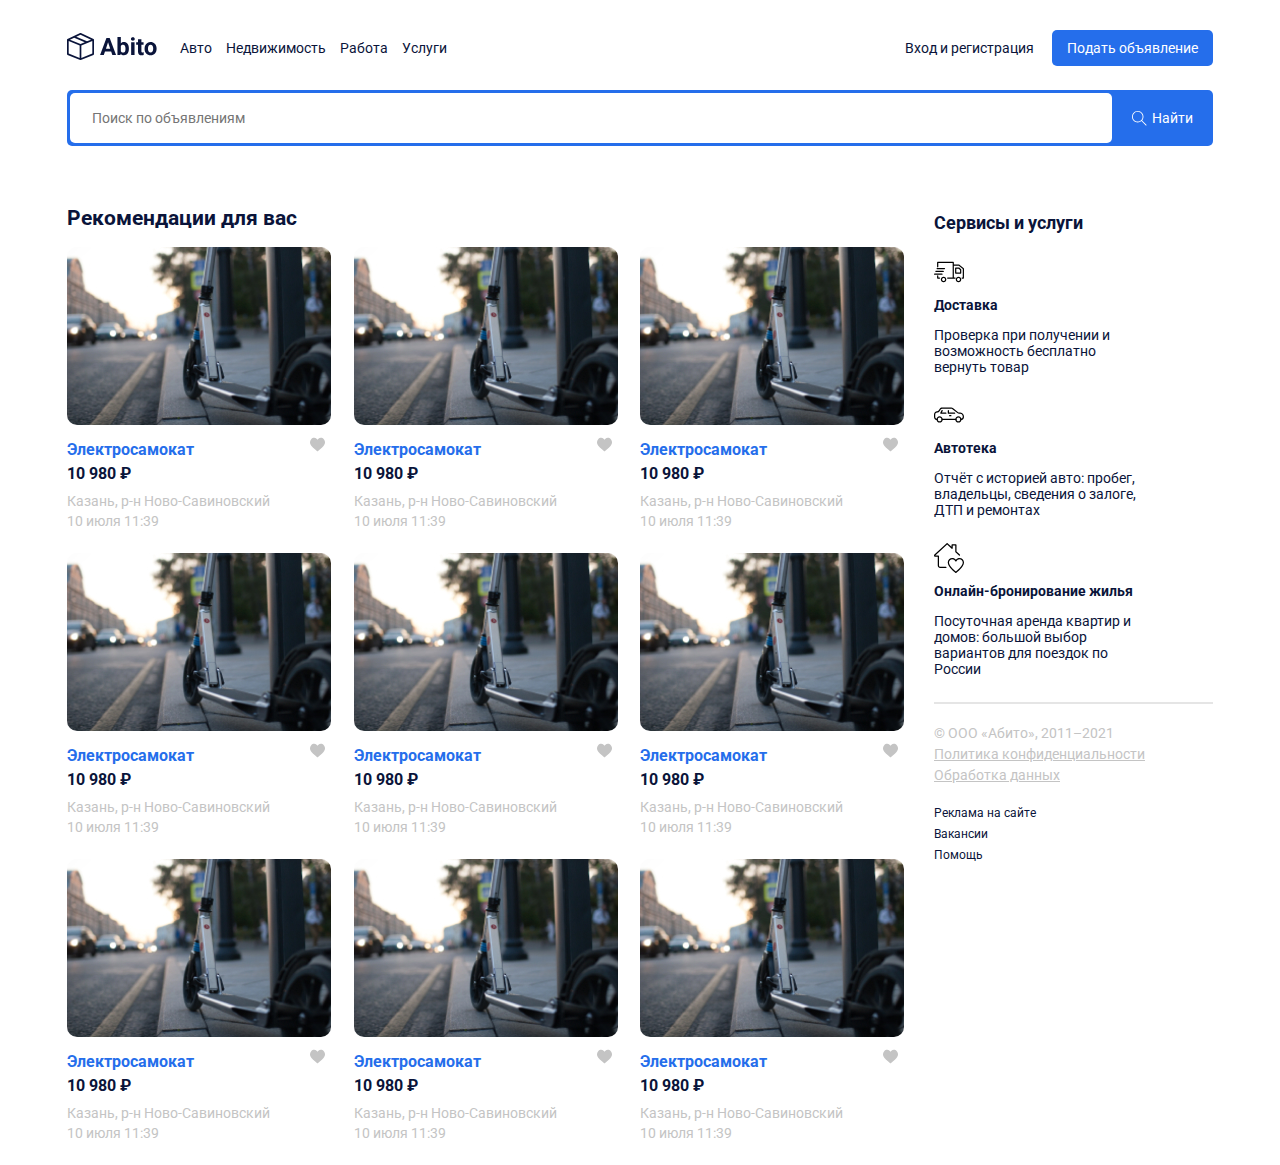
==== single.html @ dee18464 "stage commit" ====
<!DOCTYPE html>
<html lang="en">
  <head>
    <meta charset="UTF-8" />
    <meta http-equiv="X-UA-Compatible" content="IE=edge" />
    <meta name="viewport" content="width=device-width, initial-scale=1.0" />
    <title>Abito - доска объявлений</title>
    <link rel="stylesheet" href="css/normalize.css" />
    <link rel="stylesheet" href="css/styles.css" />
  </head>
  <body>
    <header class="header container">
      <div class="navbar">
        <a href="/index.html" class="logo">
          <img src="img/logo.svg" alt="logo: Abito" class="logo-image"
        /></a>
        <nav class="navbar-menu">
          <ul class="menu">
            <li class="menu-item">
              <a href="#" class="menu-link">Авто</a>
            </li>

            <li class="menu-item">
              <a href="#" class="menu-link">Недвижимость</a>
            </li>

            <li class="menu-item">
              <a href="#" class="menu-link">Работа</a>
            </li>

            <li class="menu-item">
              <a href="#" class="menu-link">Услуги</a>
            </li>
          </ul>
        </nav>
        <div class="button-group">
          <a href="#" class="button button-link">Вход и регистрация</a>
          <a href="#" class="button button-primary">Подать объявление</a>
        </div>
      </div>
      <div class="search-panel">
        <input
          type="search"
          class="search-input"
          placeholder="Поиск по объявлениям"
        />
        <button class="search-button">
          <svg
            class="search-icon"
            width="15"
            height="15"
            viewBox="0 0 15 15"
            fill="none"
            xmlns="http://www.w3.org/2000/svg"
          >
            <path
              d="M14.6506 14.0012L10.0862 9.43675C10.9465 8.43352 11.4706 7.13293 11.4706 5.71058C11.4706 2.54822 8.89765 -0.0247192 5.7353 -0.0247192C4.20353 -0.0247192 2.76265 0.571751 1.67824 1.6544C0.595589 2.73793 -0.000881376 4.17881 9.77541e-07 5.71058C9.77541e-07 8.87293 2.57294 11.4459 5.7353 11.4459C7.15765 11.4459 8.45912 10.9218 9.46235 10.0615L14.0268 14.6259L14.6506 14.0012ZM5.7353 10.5635C3.06 10.5635 0.882354 8.38675 0.882354 5.71058C0.881472 4.41352 1.38618 3.19499 2.30294 2.2791C3.21882 1.36234 4.43824 0.857634 5.7353 0.857634C8.41059 0.857634 10.5882 3.0344 10.5882 5.71058C10.5882 8.38587 8.41059 10.5635 5.7353 10.5635Z"
              fill="white"
            />
          </svg>
          <span class="search-button-text"> Найти</span>
        </button>
      </div>
    </header>
    <div class="page-content container">
      <main class="main">
        <h2 class="page-title">Рекомендации для вас</h2>
        <div class="cards">
          <div class="card">
            <a href="#" class="card-link">
              <img src="img/card-image.jpg" alt="photo" class="card-image"
            /></a>
            <div class="card-header">
              <a href="#" class="card-link">
                <h3 class="card-title">Электросамокат</h3></a
              >
              <button class="like">
                <img src="img/like.svg" alt="like" />
              </button>
            </div>
            <strong class="card-price">10 980 ₽</strong>
            <p class="card-text">Казань, р-н Ново-Савиновский</p>
            <p class="card-text">10 июля 11:39</p>
          </div>
          <div class="card">
            <a href="#" class="card-link">
              <img src="img/card-image.jpg" alt="photo" class="card-image"
            /></a>
            <div class="card-header">
              <a href="#" class="card-link">
                <h3 class="card-title">Электросамокат</h3></a
              >
              <button class="like">
                <img src="img/like.svg" alt="like" />
              </button>
            </div>
            <strong class="card-price">10 980 ₽</strong>
            <p class="card-text">Казань, р-н Ново-Савиновский</p>
            <p class="card-text">10 июля 11:39</p>
          </div>
          <div class="card">
            <a href="#" class="card-link">
              <img src="img/card-image.jpg" alt="photo" class="card-image"
            /></a>
            <div class="card-header">
              <a href="#" class="card-link">
                <h3 class="card-title">Электросамокат</h3></a
              >
              <button class="like">
                <img src="img/like.svg" alt="like" />
              </button>
            </div>
            <strong class="card-price">10 980 ₽</strong>
            <p class="card-text">Казань, р-н Ново-Савиновский</p>
            <p class="card-text">10 июля 11:39</p>
          </div>
          <div class="card">
            <a href="#" class="card-link">
              <img src="img/card-image.jpg" alt="photo" class="card-image"
            /></a>
            <div class="card-header">
              <a href="#" class="card-link">
                <h3 class="card-title">Электросамокат</h3></a
              >
              <button class="like">
                <img src="img/like.svg" alt="like" />
              </button>
            </div>
            <strong class="card-price">10 980 ₽</strong>
            <p class="card-text">Казань, р-н Ново-Савиновский</p>
            <p class="card-text">10 июля 11:39</p>
          </div>
          <div class="card">
            <a href="#" class="card-link">
              <img src="img/card-image.jpg" alt="photo" class="card-image"
            /></a>
            <div class="card-header">
              <a href="#" class="card-link">
                <h3 class="card-title">Электросамокат</h3></a
              >
              <button class="like">
                <img src="img/like.svg" alt="like" />
              </button>
            </div>
            <strong class="card-price">10 980 ₽</strong>
            <p class="card-text">Казань, р-н Ново-Савиновский</p>
            <p class="card-text">10 июля 11:39</p>
          </div>
          <div class="card">
            <a href="#" class="card-link">
              <img src="img/card-image.jpg" alt="photo" class="card-image"
            /></a>
            <div class="card-header">
              <a href="#" class="card-link">
                <h3 class="card-title">Электросамокат</h3></a
              >
              <button class="like">
                <img src="img/like.svg" alt="like" />
              </button>
            </div>
            <strong class="card-price">10 980 ₽</strong>
            <p class="card-text">Казань, р-н Ново-Савиновский</p>
            <p class="card-text">10 июля 11:39</p>
          </div>
          <div class="card">
            <a href="#" class="card-link">
              <img src="img/card-image.jpg" alt="photo" class="card-image"
            /></a>
            <div class="card-header">
              <a href="#" class="card-link">
                <h3 class="card-title">Электросамокат</h3></a
              >
              <button class="like">
                <img src="img/like.svg" alt="like" />
              </button>
            </div>
            <strong class="card-price">10 980 ₽</strong>
            <p class="card-text">Казань, р-н Ново-Савиновский</p>
            <p class="card-text">10 июля 11:39</p>
          </div>
          <div class="card">
            <a href="#" class="card-link">
              <img src="img/card-image.jpg" alt="photo" class="card-image"
            /></a>
            <div class="card-header">
              <a href="#" class="card-link">
                <h3 class="card-title">Электросамокат</h3></a
              >
              <button class="like">
                <img src="img/like.svg" alt="like" />
              </button>
            </div>
            <strong class="card-price">10 980 ₽</strong>
            <p class="card-text">Казань, р-н Ново-Савиновский</p>
            <p class="card-text">10 июля 11:39</p>
          </div>
          <div class="card">
            <a href="#" class="card-link">
              <img src="img/card-image.jpg" alt="photo" class="card-image"
            /></a>
            <div class="card-header">
              <a href="#" class="card-link">
                <h3 class="card-title">Электросамокат</h3></a
              >
              <button class="like">
                <img src="img/like.svg" alt="like" />
              </button>
            </div>
            <strong class="card-price">10 980 ₽</strong>
            <p class="card-text">Казань, р-н Ново-Савиновский</p>
            <p class="card-text">10 июля 11:39</p>
          </div>
        </div>
      </main>
      <aside class="sidebar">
        <h4 class="page-title">Сервисы и услуги</h4>
        <div class="service">
          <img
            src="img/delivery.svg"
            alt="icon: delivery"
            class="service-image"
          />
          <h5 class="service-title">Доставка</h5>
          <p class="service-text">
            Проверка при получении и возможность бесплатно вернуть товар
          </p>
        </div>
        <div class="service">
          <img src="img/car.svg" alt="icon: delivery" class="service-image" />
          <h5 class="service-title">Автотека</h5>
          <p class="service-text">
            Отчёт с историей авто: пробег, владельцы, сведения о залоге, ДТП и
            ремонтах
          </p>
        </div>
        <div class="service">
          <img src="img/house.svg" alt="icon: delivery" class="service-image" />
          <h5 class="service-title">Онлайн-бронирование жилья</h5>
          <p class="service-text">
            Посуточная аренда квартир и домов: большой выбор вариантов для
            поездок по России
          </p>
        </div>
        <hr color="#E5E5E5" />
        <footer class="footer">
          <p class="footer-text">© ООО «Абито», 2011–2021</p>
          <ul class="footer-menu">
            <li class="footer-menu-item">
              <a href="#" class="footer-text">Политика конфиденциальности</a>
            </li>
            <li class="footer-menu-item">
              <a href="#" class="footer-text">Обработка данных</a>
            </li>
          </ul>
          <ul class="footer-menu">
            <li class="footer-menu-item">
              <a href="#" class="footer-link">Реклама на сайте</a>
            </li>
            <li class="footer-menu-item">
              <a href="#" class="footer-link">Вакансии</a>
            </li>
            <li class="footer-menu-item">
              <a href="#" class="footer-link">Помощь</a>
            </li>
          </ul>
        </footer>
      </aside>
    </div>
  </body>
</html>
---- css/styles.css ----
@import url("https://fonts.googleapis.com/css2?family=Roboto:wght@400;700&display=swap");

body {
  font-family: "Roboto", sans-serif;
  font-size: 14px;
  color: #0a143a;
}

.container {
  max-width: 1146px;
  margin: auto;
}

.header {
  padding-top: 30px;
  padding-bottom: 30px;
  margin-bottom: 12px;
}

.navbar {
  display: flex;
  align-items: center;
  justify-content: space-between;
  margin-bottom: 24px;
}

.navbar-menu {
  margin-right: auto;
}

.menu {
  list-style-type: none;
  margin: 0;
  padding-left: 22px;
  padding-right: 22px;
  display: flex;
}

.menu-item:not(:last-child) {
  margin-right: 14px;
}

.menu-link {
  text-decoration: none;
  color: inherit;
}

.button {
  display: inline-block;
  text-decoration: none;
  padding: 10px 15px;
  cursor: pointer;
}

.button-link {
  color: inherit;
}

.button-primary {
  border-radius: 5px;
  background-color: #256eeb;
  color: white;
}

.search-panel {
  height: 50px;
  background-color: #256eeb;
  border-radius: 5px;
  padding: 3px;
  display: flex;
}

.search-input {
  flex-grow: 1;
  background-color: white;
  border: none;
  border-radius: 5px;
  padding-left: 22px;
  padding-right: 22px;
}

.search-button {
  background-color: #256eeb;
  color: white;
  border: none;
  padding-left: 20px;
  padding-right: 17px;
  display: flex;
  align-items: center;
}

.search-button-text {
  margin-left: 5px;
}

.page-content {
  display: grid;
  grid-template-columns: 9fr 3fr;
  gap: 30px;
}

.card-image {
  border-radius: 10px;
  width: 264px;
  height: 178px;
  object-fit: cover;
}

.cards {
  display: flex;
  flex-wrap: wrap;
  justify-content: space-between;
}

.card {
  margin-bottom: 20px;
}

.card-title {
  font-size: 16px;
  line-height: 19px;
  color: #256eeb;
  margin-top: 12px;
  margin-bottom: 5px;
}

.card-header {
  display: flex;
  justify-content: space-between;
  align-items: center;
}

.like {
  background-color: white;
  border: none;
  cursor: pointer;
  margin-left: 15px;
}

.card-link {
  text-decoration: none;
}

.card-price {
  font-size: 16px;
  line-height: 19px;
  margin-bottom: 10px;
  display: block;
}

.card-text {
  font-size: 14px;
  line-height: 16px;
  color: #c4c4c4;
  margin-bottom: 4px;
  margin-top: 0;
}

.sidebar .page-title {
  font-size: 18px;
  line-height: 21px;
}

.service {
  margin-bottom: 25px;
}

.service-title {
  font-weight: bold;
  font-size: 14px;
  line-height: 16px;
  margin-top: 7px;
  margin-bottom: 5px;
}

.service-text {
  font-size: 14px;
  line-height: 16px;
  max-width: 217px;
}

.footer-text {
  display: inline-block;
  font-size: 14px;
  line-height: 16px;
  color: #c4c4c4;
  margin-bottom: 5px;
}

.footer-menu {
  margin: 0;
  padding: 0;
  list-style-type: none;
  margin-bottom: 16px;
}

.footer-link {
  display: inline-block;
  font-size: 12px;
  line-height: 14px;
  color: inherit;
  text-decoration: none;
  margin-bottom: 5px;
}
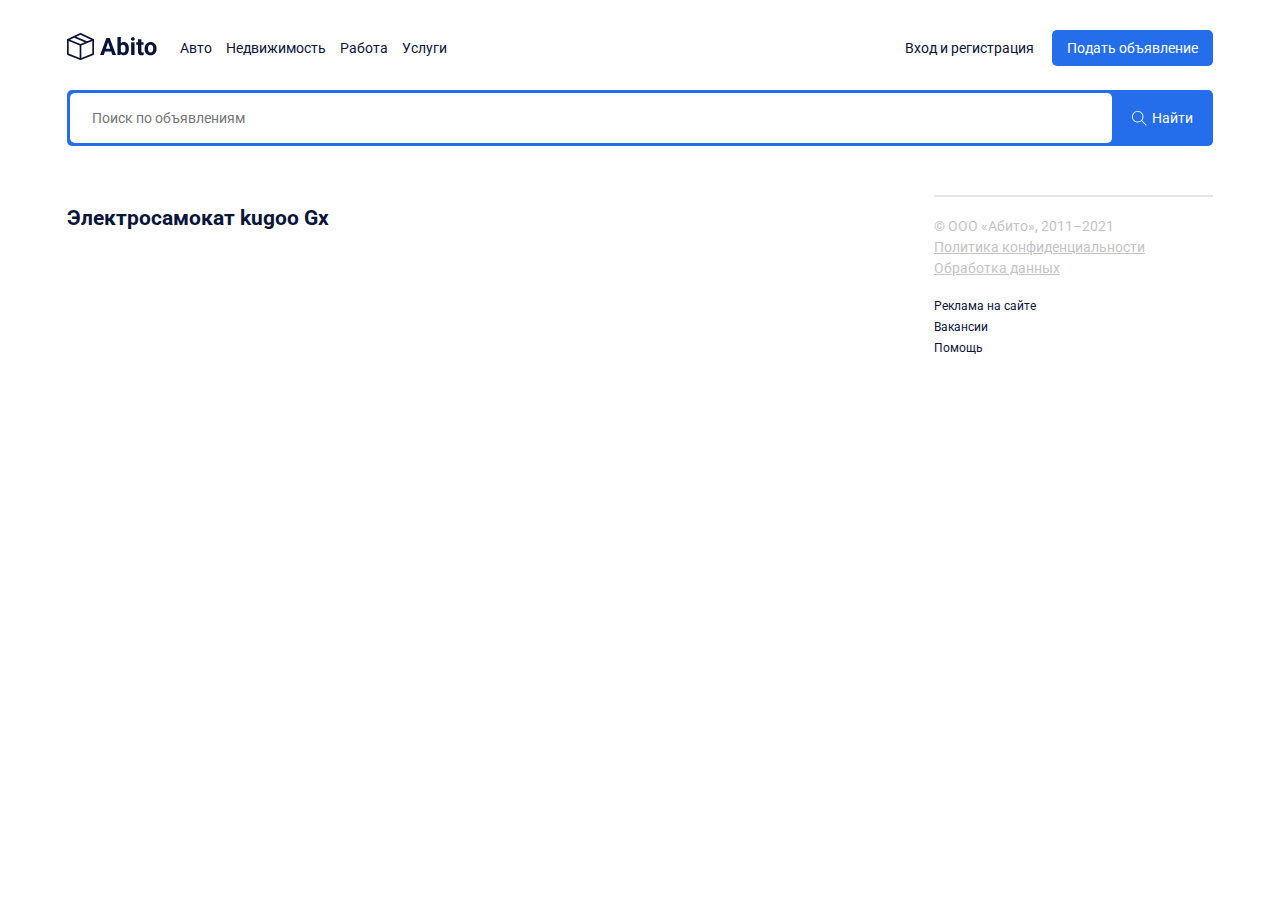
==== commit 4cc337b1: "add single page and js file" ====
--- a/single.html
+++ b/single.html
@@ -4,8 +4,12 @@
     <meta charset="UTF-8" />
     <meta http-equiv="X-UA-Compatible" content="IE=edge" />
     <meta name="viewport" content="width=device-width, initial-scale=1.0" />
-    <title>Abito - доска объявлений</title>
+    <title>Страница объявления</title>
     <link rel="stylesheet" href="css/normalize.css" />
+    <link
+      rel="stylesheet"
+      href="https://unpkg.com/swiper/swiper-bundle.min.css"
+    />
     <link rel="stylesheet" href="css/styles.css" />
   </head>
   <body>
@@ -64,183 +68,12 @@
     </header>
     <div class="page-content container">
       <main class="main">
-        <h2 class="page-title">Рекомендации для вас</h2>
-        <div class="cards">
-          <div class="card">
-            <a href="#" class="card-link">
-              <img src="img/card-image.jpg" alt="photo" class="card-image"
-            /></a>
-            <div class="card-header">
-              <a href="#" class="card-link">
-                <h3 class="card-title">Электросамокат</h3></a
-              >
-              <button class="like">
-                <img src="img/like.svg" alt="like" />
-              </button>
-            </div>
-            <strong class="card-price">10 980 ₽</strong>
-            <p class="card-text">Казань, р-н Ново-Савиновский</p>
-            <p class="card-text">10 июля 11:39</p>
-          </div>
-          <div class="card">
-            <a href="#" class="card-link">
-              <img src="img/card-image.jpg" alt="photo" class="card-image"
-            /></a>
-            <div class="card-header">
-              <a href="#" class="card-link">
-                <h3 class="card-title">Электросамокат</h3></a
-              >
-              <button class="like">
-                <img src="img/like.svg" alt="like" />
-              </button>
-            </div>
-            <strong class="card-price">10 980 ₽</strong>
-            <p class="card-text">Казань, р-н Ново-Савиновский</p>
-            <p class="card-text">10 июля 11:39</p>
-          </div>
-          <div class="card">
-            <a href="#" class="card-link">
-              <img src="img/card-image.jpg" alt="photo" class="card-image"
-            /></a>
-            <div class="card-header">
-              <a href="#" class="card-link">
-                <h3 class="card-title">Электросамокат</h3></a
-              >
-              <button class="like">
-                <img src="img/like.svg" alt="like" />
-              </button>
-            </div>
-            <strong class="card-price">10 980 ₽</strong>
-            <p class="card-text">Казань, р-н Ново-Савиновский</p>
-            <p class="card-text">10 июля 11:39</p>
-          </div>
-          <div class="card">
-            <a href="#" class="card-link">
-              <img src="img/card-image.jpg" alt="photo" class="card-image"
-            /></a>
-            <div class="card-header">
-              <a href="#" class="card-link">
-                <h3 class="card-title">Электросамокат</h3></a
-              >
-              <button class="like">
-                <img src="img/like.svg" alt="like" />
-              </button>
-            </div>
-            <strong class="card-price">10 980 ₽</strong>
-            <p class="card-text">Казань, р-н Ново-Савиновский</p>
-            <p class="card-text">10 июля 11:39</p>
-          </div>
-          <div class="card">
-            <a href="#" class="card-link">
-              <img src="img/card-image.jpg" alt="photo" class="card-image"
-            /></a>
-            <div class="card-header">
-              <a href="#" class="card-link">
-                <h3 class="card-title">Электросамокат</h3></a
-              >
-              <button class="like">
-                <img src="img/like.svg" alt="like" />
-              </button>
-            </div>
-            <strong class="card-price">10 980 ₽</strong>
-            <p class="card-text">Казань, р-н Ново-Савиновский</p>
-            <p class="card-text">10 июля 11:39</p>
-          </div>
-          <div class="card">
-            <a href="#" class="card-link">
-              <img src="img/card-image.jpg" alt="photo" class="card-image"
-            /></a>
-            <div class="card-header">
-              <a href="#" class="card-link">
-                <h3 class="card-title">Электросамокат</h3></a
-              >
-              <button class="like">
-                <img src="img/like.svg" alt="like" />
-              </button>
-            </div>
-            <strong class="card-price">10 980 ₽</strong>
-            <p class="card-text">Казань, р-н Ново-Савиновский</p>
-            <p class="card-text">10 июля 11:39</p>
-          </div>
-          <div class="card">
-            <a href="#" class="card-link">
-              <img src="img/card-image.jpg" alt="photo" class="card-image"
-            /></a>
-            <div class="card-header">
-              <a href="#" class="card-link">
-                <h3 class="card-title">Электросамокат</h3></a
-              >
-              <button class="like">
-                <img src="img/like.svg" alt="like" />
-              </button>
-            </div>
-            <strong class="card-price">10 980 ₽</strong>
-            <p class="card-text">Казань, р-н Ново-Савиновский</p>
-            <p class="card-text">10 июля 11:39</p>
-          </div>
-          <div class="card">
-            <a href="#" class="card-link">
-              <img src="img/card-image.jpg" alt="photo" class="card-image"
-            /></a>
-            <div class="card-header">
-              <a href="#" class="card-link">
-                <h3 class="card-title">Электросамокат</h3></a
-              >
-              <button class="like">
-                <img src="img/like.svg" alt="like" />
-              </button>
-            </div>
-            <strong class="card-price">10 980 ₽</strong>
-            <p class="card-text">Казань, р-н Ново-Савиновский</p>
-            <p class="card-text">10 июля 11:39</p>
-          </div>
-          <div class="card">
-            <a href="#" class="card-link">
-              <img src="img/card-image.jpg" alt="photo" class="card-image"
-            /></a>
-            <div class="card-header">
-              <a href="#" class="card-link">
-                <h3 class="card-title">Электросамокат</h3></a
-              >
-              <button class="like">
-                <img src="img/like.svg" alt="like" />
-              </button>
-            </div>
-            <strong class="card-price">10 980 ₽</strong>
-            <p class="card-text">Казань, р-н Ново-Савиновский</p>
-            <p class="card-text">10 июля 11:39</p>
-          </div>
+        <div class="content">
+          <h2 class="page-title">Электросамокат kugoo Gx</h2>
         </div>
+        <div class="author"></div>
       </main>
       <aside class="sidebar">
-        <h4 class="page-title">Сервисы и услуги</h4>
-        <div class="service">
-          <img
-            src="img/delivery.svg"
-            alt="icon: delivery"
-            class="service-image"
-          />
-          <h5 class="service-title">Доставка</h5>
-          <p class="service-text">
-            Проверка при получении и возможность бесплатно вернуть товар
-          </p>
-        </div>
-        <div class="service">
-          <img src="img/car.svg" alt="icon: delivery" class="service-image" />
-          <h5 class="service-title">Автотека</h5>
-          <p class="service-text">
-            Отчёт с историей авто: пробег, владельцы, сведения о залоге, ДТП и
-            ремонтах
-          </p>
-        </div>
-        <div class="service">
-          <img src="img/house.svg" alt="icon: delivery" class="service-image" />
-          <h5 class="service-title">Онлайн-бронирование жилья</h5>
-          <p class="service-text">
-            Посуточная аренда квартир и домов: большой выбор вариантов для
-            поездок по России
-          </p>
-        </div>
         <hr color="#E5E5E5" />
         <footer class="footer">
           <p class="footer-text">© ООО «Абито», 2011–2021</p>
@@ -266,5 +99,7 @@
         </footer>
       </aside>
     </div>
+    <script src="https://unpkg.com/swiper/swiper-bundle.min.js"></script>
+    <script src="js/main.js"></script>
   </body>
 </html>
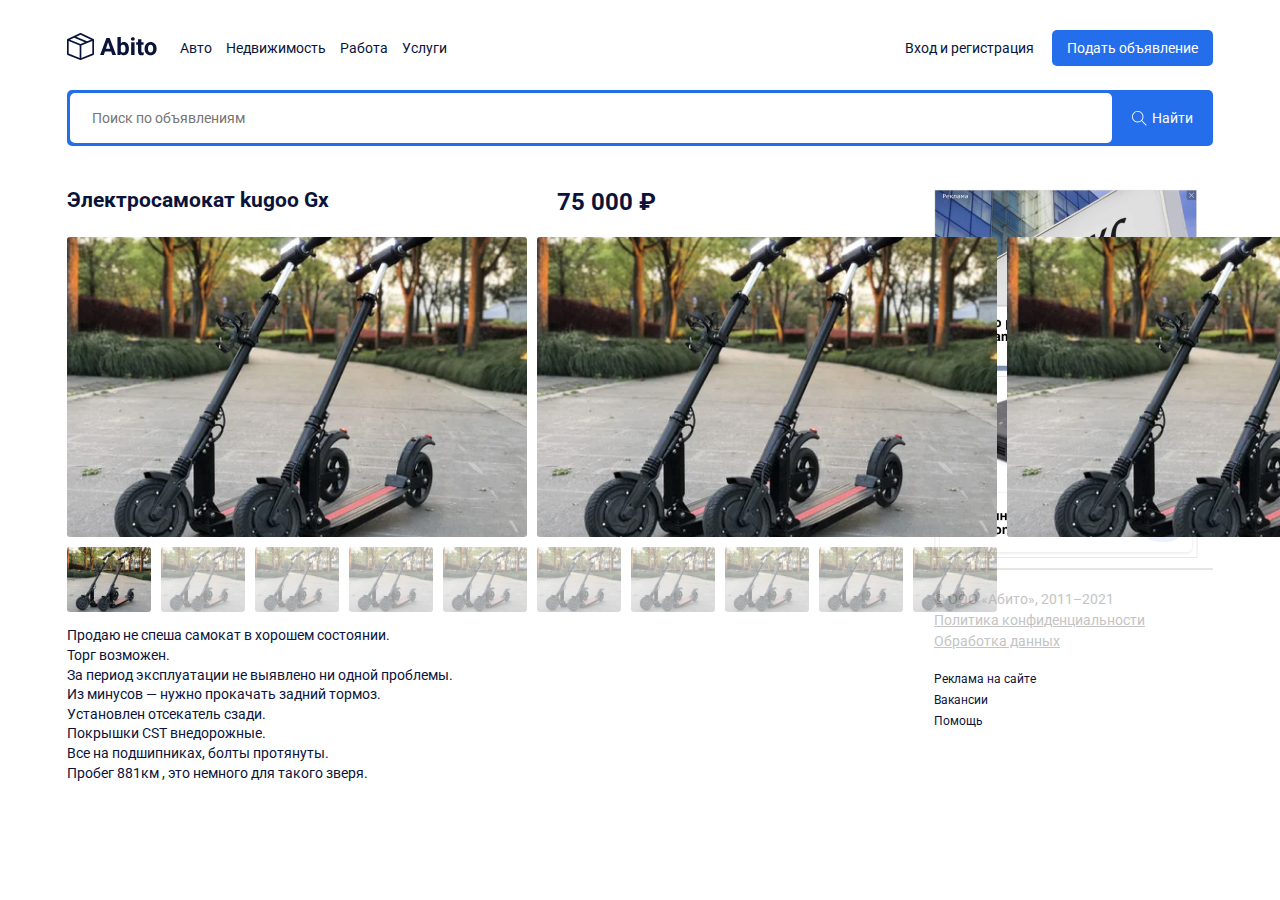
==== commit 4219b6a2: "made slider and author info" ====
--- a/single.html
+++ b/single.html
@@ -10,6 +10,8 @@
       rel="stylesheet"
       href="https://unpkg.com/swiper/swiper-bundle.min.css"
     />
+    <link rel="stylesheet" href="https://pro.fontawesome.com/releases/v5.10.0/css/all.css" integrity="sha384-AYmEC3Yw5cVb3ZcuHtOA93w35dYTsvhLPVnYs9eStHfGJvOvKxVfELGroGkvsg+p" crossorigin="anonymous"/>
+
     <link rel="stylesheet" href="css/styles.css" />
   </head>
   <body>
@@ -67,13 +69,122 @@
       </div>
     </header>
     <div class="page-content container">
-      <main class="main">
+      <main class="main main-single">
         <div class="content">
           <h2 class="page-title">Электросамокат kugoo Gx</h2>
+          <!-- Slider -->
+          <div
+            style="
+              --swiper-navigation-color: #fff;
+              --swiper-pagination-color: #fff;
+            "
+            class="swiper-container mySwiper2"
+          >
+            <div class="swiper-wrapper">
+              <div class="swiper-slide">
+                <img src="img/slider-image1.jpeg" />
+              </div>
+              <div class="swiper-slide">
+                <img src="img/slider-image1.jpeg" />
+              </div>
+              <div class="swiper-slide">
+                <img src="img/slider-image1.jpeg" />
+              </div>
+              <div class="swiper-slide">
+                <img src="img/slider-image1.jpeg" />
+              </div>
+              <div class="swiper-slide">
+                <img src="img/slider-image1.jpeg" />
+              </div>
+              <div class="swiper-slide">
+                <img src="img/slider-image1.jpeg" />
+              </div>
+              <div class="swiper-slide">
+                <img src="img/slider-image1.jpeg" />
+              </div>
+              <div class="swiper-slide">
+                <img src="img/slider-image1.jpeg" />
+              </div>
+              <div class="swiper-slide">
+                <img src="img/slider-image1.jpeg" />
+              </div>
+              <div class="swiper-slide">
+                <img src="img/slider-image1.jpeg" />
+              </div>
+            </div>
+          </div>
+          <div thumbsSlider="" class="swiper-container mySwiper">
+            <div class="swiper-wrapper">
+              <div class="swiper-slide">
+                <img src="img/slider-image1.jpeg" />
+              </div>
+              <div class="swiper-slide">
+                <img src="img/slider-image1.jpeg" />
+              </div>
+              <div class="swiper-slide">
+                <img src="img/slider-image1.jpeg" />
+              </div>
+              <div class="swiper-slide">
+                <img src="img/slider-image1.jpeg" />
+              </div>
+              <div class="swiper-slide">
+                <img src="img/slider-image1.jpeg" />
+              </div>
+              <div class="swiper-slide">
+                <img src="img/slider-image1.jpeg" />
+              </div>
+              <div class="swiper-slide">
+                <img src="img/slider-image1.jpeg" />
+              </div>
+              <div class="swiper-slide">
+                <img src="img/slider-image1.jpeg" />
+              </div>
+              <div class="swiper-slide">
+                <img src="img/slider-image1.jpeg" />
+              </div>
+              <div class="swiper-slide">
+                <img src="img/slider-image1.jpeg" />
+              </div>
+            </div>
+            <div class="content-text">
+              <p>
+                Продаю не спеша самокат в хорошем состоянии. <br />Торг
+                возможен.<br />
+                За период эксплуатации не выявлено ни одной проблемы. <br />Из
+                минусов — нужно прокачать задний тормоз. <br />Установлен
+                отсекатель сзади.<br />
+                Покрышки CST внедорожные. <br />Все на подшипниках, болты
+                протянуты. <br />Пробег 881км , это немного для такого зверя.
+              </p>
+            </div>
+          </div>
         </div>
-        <div class="author"></div>
+        <div class="author">
+          <strong class="single-price">75 000 ₽</strong>
+          <div class="author-wrapper">
+            <div class="author-info">
+              <span class="author-name">Михаил Воробьёв</span>
+              <div class="rating">
+                <i class="fas fa-star"></i>
+                <i class="fas fa-star"></i>
+                <i class="fas fa-star"></i>
+                <i class="fas fa-star"></i>
+                <i class="fas fa-star"></i>
+                <span class="rating-counter">5 отзывов</span>
+              </div>
+              <span class="author-status">Частное лицо</span>
+            </div>
+            <img class="author-avatar" src="img/avatar-image.jpeg" alt="avatar"></img>
+          </div>
+          <div class="button-group">
+            <button class="button button-block button-primary">Показать телефон</button>
+            <button class="button button-block button-success">Написать сообщение</button>
+          </div>
+        </div>
       </main>
       <aside class="sidebar">
+       <a href="#"><img src="img/banner1.jpeg" alt="banner"></a>
+       <a href="#"><img src="img/banner2.jpeg" alt="banner"></a>
         <hr color="#E5E5E5" />
         <footer class="footer">
           <p class="footer-text">© ООО «Абито», 2011–2021</p>
--- a/css/styles.css
+++ b/css/styles.css
@@ -202,3 +202,138 @@
   text-decoration: none;
   margin-bottom: 5px;
 }
+
+.main-single {
+  display: flex;
+  align-items: flex-start;
+}
+
+.content {
+  max-width: 460px;
+  margin-right: 30px;
+}
+
+.swiper-container {
+  width: 100%;
+  height: 300px;
+  margin-left: auto;
+  margin-right: auto;
+}
+
+.swiper-slide {
+  background-size: cover;
+  background-position: center;
+}
+
+.mySwiper2 {
+  width: 100%;
+  border-radius: 10px;
+  margin-right: 5px;
+}
+
+.mySwiper {
+  height: 20%;
+  box-sizing: border-box;
+  padding: 10px 0;
+}
+
+.mySwiper .swiper-slide {
+  width: 25%;
+  height: 100%;
+  opacity: 0.4;
+}
+
+.mySwiper .swiper-slide-thumb-active {
+  opacity: 1;
+}
+
+.swiper-slide img {
+  display: block;
+  width: 100%;
+  height: 100%;
+  object-fit: cover;
+  border-radius: 3px;
+}
+
+.content-text {
+  font-size: 14px;
+  line-height: 140%;
+  color: inherit;
+}
+
+.single-price {
+  font-weight: bold;
+  font-size: 24px;
+  line-height: 28px;
+  margin-top: 0;
+  margin-bottom: 25px;
+  display: block;
+}
+
+.page-title {
+  margin-top: 0;
+  margin-bottom: 25px;
+}
+
+.author {
+  min-width: 264px;
+}
+
+.author-wrapper {
+  display: flex;
+  align-items: center;
+  justify-content: space-between;
+  margin-top: 25px;
+  margin-bottom: 30px;
+}
+
+.author-name {
+  font-weight: bold;
+  font-size: 14px;
+  line-height: 16px;
+  display: block;
+  margin-bottom: 4px;
+}
+
+.author-avatar {
+  width: 50px;
+  height: 50px;
+  object-fit: cover;
+  border-radius: 50%;
+}
+
+.author-status {
+  font-size: 12px;
+}
+
+.rating {
+  margin-bottom: 5px;
+}
+.rating-counter {
+  font-size: 14px;
+  line-height: 16px;
+  color: inherit;
+  opacity: 0.5;
+  margin-left: 7px;
+}
+
+.fa-star {
+  height: 10px;
+  width: 10px;
+  color: #ffc107;
+  margin-right: 3px;
+}
+
+.button-block {
+  width: 100%;
+  height: 54px;
+  display: block;
+  margin-bottom: 14px;
+  border: none;
+}
+
+.button-success {
+  background-color: #14b4be;
+  color: white;
+  border-radius: 5px;
+}
